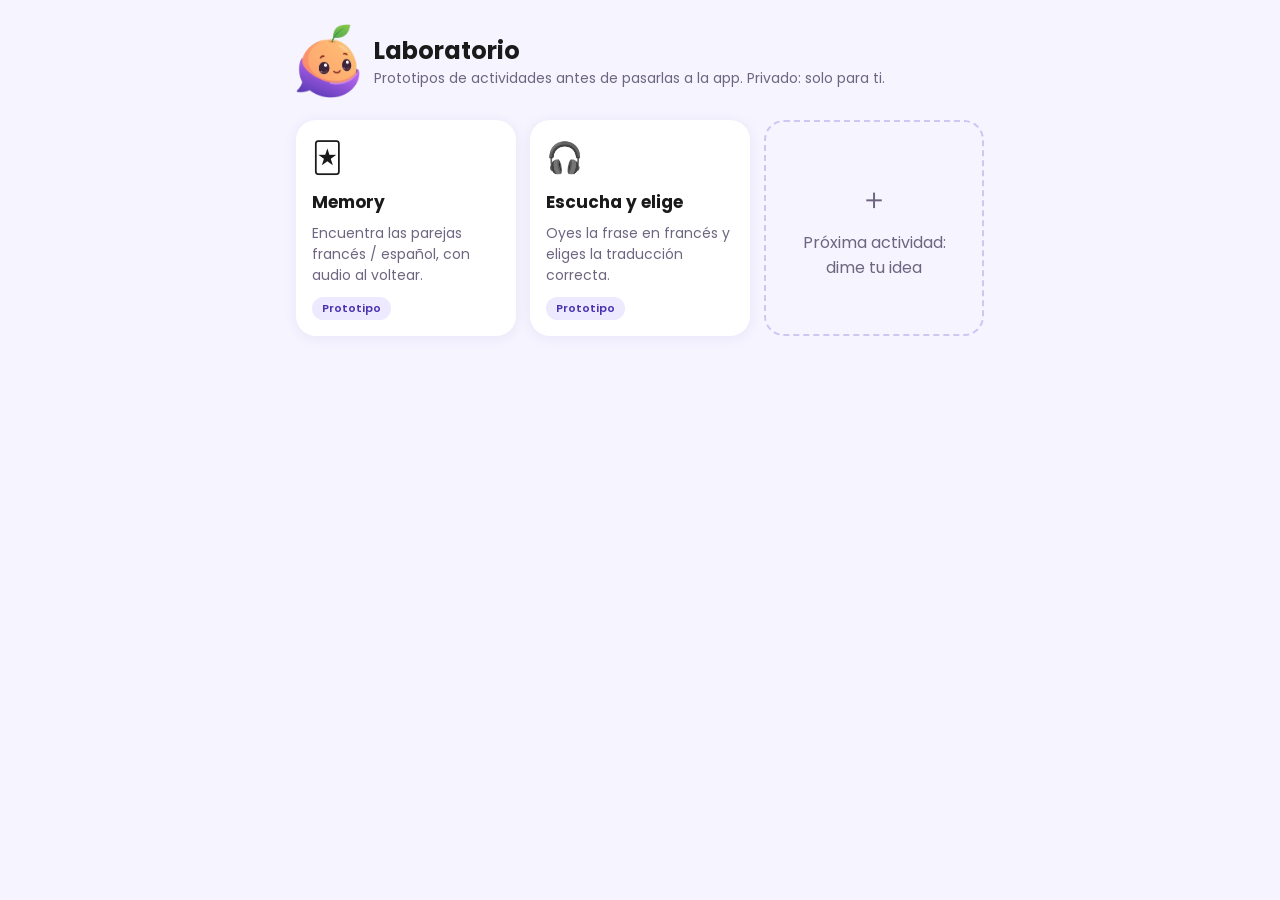
==== lab/index.html @ 1071bc31 "Laboratoire d'activités (lab.evoala.net) : accueil, outils communs, prototypes Memory et Escucha y e" ====
<!doctype html>
<html lang="es">
<head>
<meta charset="utf-8"><meta name="viewport" content="width=device-width,initial-scale=1">
<meta name="robots" content="noindex,nofollow">
<title>Laboratorio · Evoala</title>
<link rel="stylesheet" href="lab.css">
<style>
  .hero{display:flex;gap:14px;align-items:center;margin:6px 0 22px}
  .hero img{width:64px}
  .hero h1{margin:0;font-size:24px}
  .grid{display:grid;grid-template-columns:repeat(auto-fill,minmax(210px,1fr));gap:14px}
  .act{display:flex;flex-direction:column;gap:8px;text-decoration:none;color:inherit;transition:transform .15s}
  .act:active{transform:scale(.98)}
  .act .em{font-size:30px}
  .act b{font-size:17px}
  .act.new{border:2px dashed #CFC6F2;box-shadow:none;background:transparent;align-items:center;justify-content:center;text-align:center;color:var(--gray);min-height:150px}
</style>
</head>
<body>
<div class="wrap">
  <div class="hero"><img src="/img/ui/evo.png" alt=""><div><h1>Laboratorio</h1><div class="muted">Prototipos de actividades antes de pasarlas a la app. Privado: solo para ti.</div></div></div>
  <div class="grid" id="grid"></div>
</div>
<script>
// Liste des activités du laboratoire. Pour en ajouter une : un fichier dans act/ et une ligne ici.
// statut : "proto" (prototype), "test" (en test), "ok" (prête pour l'appli)
const ACTS = [
  { href: "act/memory.html", em: "🃏", title: "Memory", desc: "Encuentra las parejas francés / español, con audio al voltear.", status: "proto" },
  { href: "act/escucha.html", em: "🎧", title: "Escucha y elige", desc: "Oyes la frase en francés y eliges la traducción correcta.", status: "proto" }
];
const ST = { proto: ["Prototipo", ""], test: ["En prueba", "test"], ok: ["Lista para la app", "ok"] };
document.getElementById("grid").innerHTML = ACTS.map(a => `<a class="card act" href="${a.href}"><span class="em">${a.em}</span><b>${a.title}</b>
  <span class="muted">${a.desc}</span><span><span class="tag ${ST[a.status][1]}">${ST[a.status][0]}</span></span></a>`).join("")
  + `<div class="card act new"><span class="em">＋</span><span>Próxima actividad:<br>dime tu idea</span></div>`;
</script>
</body>
</html>
---- lab/lab.css ----
/* Laboratorio Evoala : styles communs (mêmes couleurs et police que l'appli) */
@import url("https://fonts.googleapis.com/css2?family=Poppins:wght@400;500;600;700&display=swap");
:root{--violet:#6C4FE0;--violet-dark:#4A33B0;--lav:#EDE9FF;--lav2:#F6F4FF;--ink:#1A1A1A;--gray:#6E6680;--green:#1F8A70;--red:#D63B5C;--r:20px}
*{box-sizing:border-box}
html,body{margin:0;background:var(--lav2);color:var(--ink);font-family:Poppins,system-ui,sans-serif}
button{font:inherit;border:0;background:none;cursor:pointer;color:inherit}
a{color:var(--violet)}
.wrap{max-width:720px;margin:0 auto;padding:18px 16px 60px}
.top{display:flex;align-items:center;gap:10px;margin-bottom:18px}
.top .back{width:42px;height:42px;border-radius:50%;background:#fff;display:grid;place-items:center;text-decoration:none;font-size:20px;box-shadow:0 2px 8px rgba(60,40,140,.08)}
.top h1{font-size:20px;margin:0;font-weight:600}
.tag{display:inline-block;font-size:11px;font-weight:600;padding:3px 10px;border-radius:999px;background:var(--lav);color:var(--violet-dark)}
.tag.test{background:#FFF1D6;color:#8A5A00}.tag.ok{background:#DDF5E8;color:var(--green)}
.card{background:#fff;border-radius:var(--r);padding:16px;box-shadow:0 2px 14px rgba(60,40,140,.07)}
.btn{height:50px;padding:0 20px;border-radius:14px;background:var(--violet);color:#fff;font-weight:600;font-size:16px}
.btn.ghost{background:#fff;color:var(--violet-dark);border:1.5px solid var(--lav)}
.btn.green{background:var(--green)}
.row{display:flex;gap:10px;align-items:center;flex-wrap:wrap}
.muted{color:var(--gray);font-size:14px}
select{font:inherit;padding:10px 12px;border-radius:12px;border:1.5px solid var(--lav);background:#fff;max-width:100%;min-width:0}
#theme{flex:1 1 100%}
.ic{--s:56px;width:var(--s);height:var(--s);border-radius:12px;background-size:var(--s) auto;background-repeat:no-repeat;background-position:0 calc(var(--i,0) * -1 * var(--s));flex:none}
.toast{position:fixed;left:50%;bottom:24px;transform:translateX(-50%);background:#1C1F2B;color:#fff;padding:10px 16px;border-radius:12px;font-size:14px;opacity:0;transition:.3s;pointer-events:none}
.toast.on{opacity:1}
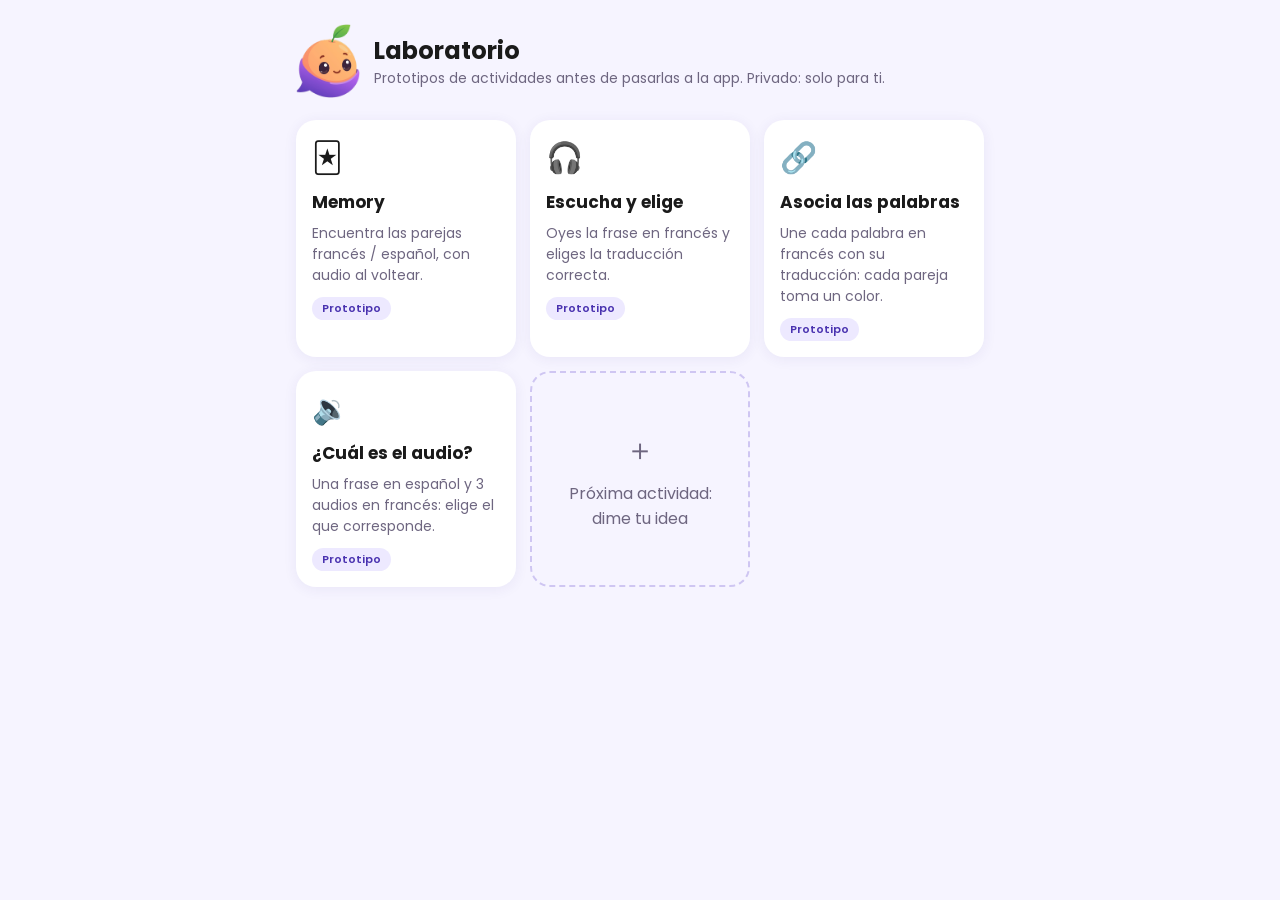
==== commit 54293551: "Labo : activités « Asocia las palabras » (paires en couleurs) et « ¿Cuál es el audio? » (3 audios), " ====
--- a/lab/index.html
+++ b/lab/index.html
@@ -2,7 +2,7 @@
 <html lang="es">
 <head>
 <meta charset="utf-8"><meta name="viewport" content="width=device-width,initial-scale=1">
-<meta name="robots" content="noindex,nofollow">
+<meta name="robots" content="noindex,nofollow"><link rel="apple-touch-icon" href="apple-touch-icon.png"><link rel="icon" href="icon-192.png"><link rel="manifest" href="manifest.webmanifest"><meta name="apple-mobile-web-app-title" content="Lab Evoala"><meta name="theme-color" content="#6C4FE0">
 <title>Laboratorio · Evoala</title>
 <link rel="stylesheet" href="lab.css">
 <style>
@@ -27,7 +27,9 @@
 // statut : "proto" (prototype), "test" (en test), "ok" (prête pour l'appli)
 const ACTS = [
   { href: "act/memory.html", em: "🃏", title: "Memory", desc: "Encuentra las parejas francés / español, con audio al voltear.", status: "proto" },
-  { href: "act/escucha.html", em: "🎧", title: "Escucha y elige", desc: "Oyes la frase en francés y eliges la traducción correcta.", status: "proto" }
+  { href: "act/escucha.html", em: "🎧", title: "Escucha y elige", desc: "Oyes la frase en francés y eliges la traducción correcta.", status: "proto" },
+  { href: "act/asocia.html", em: "🔗", title: "Asocia las palabras", desc: "Une cada palabra en francés con su traducción: cada pareja toma un color.", status: "proto" },
+  { href: "act/audios.html", em: "🔉", title: "¿Cuál es el audio?", desc: "Una frase en español y 3 audios en francés: elige el que corresponde.", status: "proto" }
 ];
 const ST = { proto: ["Prototipo", ""], test: ["En prueba", "test"], ok: ["Lista para la app", "ok"] };
 document.getElementById("grid").innerHTML = ACTS.map(a => `<a class="card act" href="${a.href}"><span class="em">${a.em}</span><b>${a.title}</b>
--- a/lab/lab.css
+++ b/lab/lab.css
@@ -22,3 +22,14 @@
 .ic{--s:56px;width:var(--s);height:var(--s);border-radius:12px;background-size:var(--s) auto;background-repeat:no-repeat;background-position:0 calc(var(--i,0) * -1 * var(--s));flex:none}
 .toast{position:fixed;left:50%;bottom:24px;transform:translateX(-50%);background:#1C1F2B;color:#fff;padding:10px 16px;border-radius:12px;font-size:14px;opacity:0;transition:.3s;pointer-events:none}
 .toast.on{opacity:1}
+/* éléments communs aux activités à confirmer */
+.prog{height:8px;border-radius:99px;background:var(--lav);overflow:hidden;margin:4px 0 16px}
+.prog i{display:block;height:100%;background:var(--violet);width:0;transition:width .3s}
+.ttl{text-align:center;font-size:22px;font-weight:600;color:var(--violet);margin:6px 0 16px}
+.okb{display:block;width:100%;height:56px;border-radius:16px;background:var(--green);color:#fff;font-weight:600;font-size:17px;box-shadow:0 4px 0 #166B57;margin-top:20px;transition:opacity .2s}
+.okb:disabled{background:#D9D9DE;color:#9C9AA6;box-shadow:none}
+.okb.next{background:var(--violet);box-shadow:0 4px 0 var(--violet-dark)}
+.fb{text-align:center;min-height:24px;margin-top:12px;font-weight:600}
+.fb.good{color:var(--green)}.fb.bad{color:var(--red)}
+.spkb{width:30px;height:30px;border-radius:50%;background:#A99BE4;color:#fff;display:grid;place-items:center;font-size:14px}
+.end{text-align:center;padding:30px 10px}.end img{width:90px}
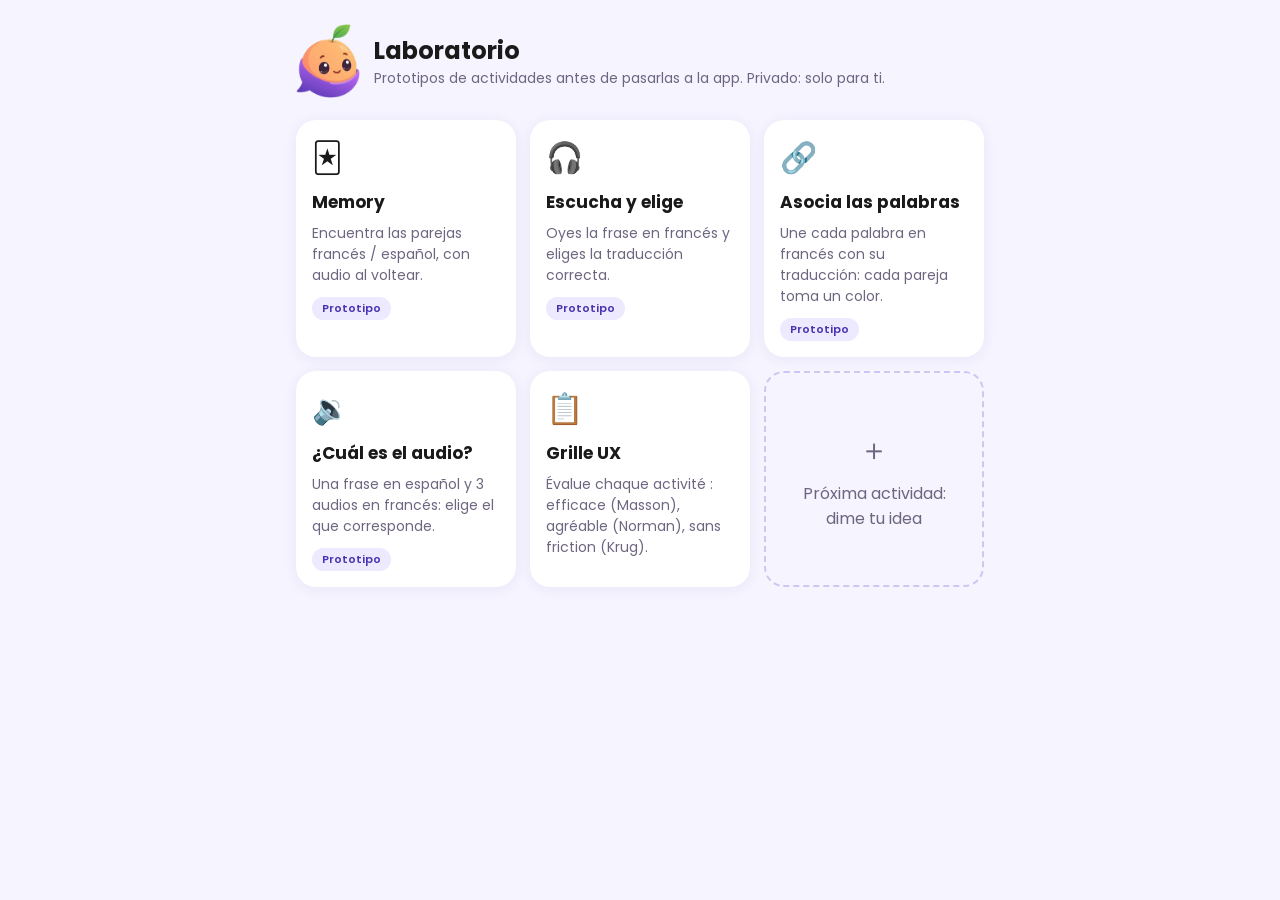
==== commit 6d592080: "Laboratoire : grille UX d'apprentissage (Masson, Norman, Krug) - lab/grille.html : 18 critères notés" ====
--- a/lab/index.html
+++ b/lab/index.html
@@ -22,18 +22,17 @@
   <div class="hero"><img src="/img/ui/evo.png" alt=""><div><h1>Laboratorio</h1><div class="muted">Prototipos de actividades antes de pasarlas a la app. Privado: solo para ti.</div></div></div>
   <div class="grid" id="grid"></div>
 </div>
+<script src="acts.js"></script>
 <script>
-// Liste des activités du laboratoire. Pour en ajouter une : un fichier dans act/ et une ligne ici.
-// statut : "proto" (prototype), "test" (en test), "ok" (prête pour l'appli)
-const ACTS = [
-  { href: "act/memory.html", em: "🃏", title: "Memory", desc: "Encuentra las parejas francés / español, con audio al voltear.", status: "proto" },
-  { href: "act/escucha.html", em: "🎧", title: "Escucha y elige", desc: "Oyes la frase en francés y eliges la traducción correcta.", status: "proto" },
-  { href: "act/asocia.html", em: "🔗", title: "Asocia las palabras", desc: "Une cada palabra en francés con su traducción: cada pareja toma un color.", status: "proto" },
-  { href: "act/audios.html", em: "🔉", title: "¿Cuál es el audio?", desc: "Una frase en español y 3 audios en francés: elige el que corresponde.", status: "proto" }
-];
+// Note de la grille UX (enregistrée sur cet appareil par grille.html)
+let UX = {}; try { UX = (JSON.parse(localStorage.getItem("evolab-grille-ux")) || {}).evals || {}; } catch (e) {}
+function uxTag(t){ const ev = UX[t]; if(!ev) return ""; const v = Object.values(ev.notes || {}); if(!v.length) return "";
+  const p = Math.round(v.reduce((a,b)=>a+b,0) / (v.length*3) * 100), c = v.length < 18 ? "" : p >= 80 ? "ok" : "test";
+  return ` <span class="tag ${c}">UX ${p} %${v.length < 18 ? " · en cours" : ""}</span>`; }
 const ST = { proto: ["Prototipo", ""], test: ["En prueba", "test"], ok: ["Lista para la app", "ok"] };
 document.getElementById("grid").innerHTML = ACTS.map(a => `<a class="card act" href="${a.href}"><span class="em">${a.em}</span><b>${a.title}</b>
-  <span class="muted">${a.desc}</span><span><span class="tag ${ST[a.status][1]}">${ST[a.status][0]}</span></span></a>`).join("")
+  <span class="muted">${a.desc}</span><span><span class="tag ${ST[a.status][1]}">${ST[a.status][0]}</span>${uxTag(a.title)}</span></a>`).join("")
+  + `<a class="card act" href="grille.html"><span class="em">📋</span><b>Grille UX</b><span class="muted">Évalue chaque activité : efficace (Masson), agréable (Norman), sans friction (Krug).</span></a>`
   + `<div class="card act new"><span class="em">＋</span><span>Próxima actividad:<br>dime tu idea</span></div>`;
 </script>
 </body>
--- a/lab/lab.css
+++ b/lab/lab.css
@@ -31,5 +31,8 @@
 .okb.next{background:var(--violet);box-shadow:0 4px 0 var(--violet-dark)}
 .fb{text-align:center;min-height:24px;margin-top:12px;font-weight:600}
 .fb.good{color:var(--green)}.fb.bad{color:var(--red)}
-.spkb{width:30px;height:30px;border-radius:50%;background:#A99BE4;color:#fff;display:grid;place-items:center;font-size:14px}
+.spkb{width:30px;height:30px;border-radius:50%;background:#C4BAF4;display:grid;place-items:center}
+.spkb svg{width:15px;height:15px;fill:#4A33B0}
+/* haut-parleur comme dans le guide : rond lavande, icône violet foncé */
+.pl svg,.play svg{width:42%;height:42%;fill:#4A33B0}
 .end{text-align:center;padding:30px 10px}.end img{width:90px}
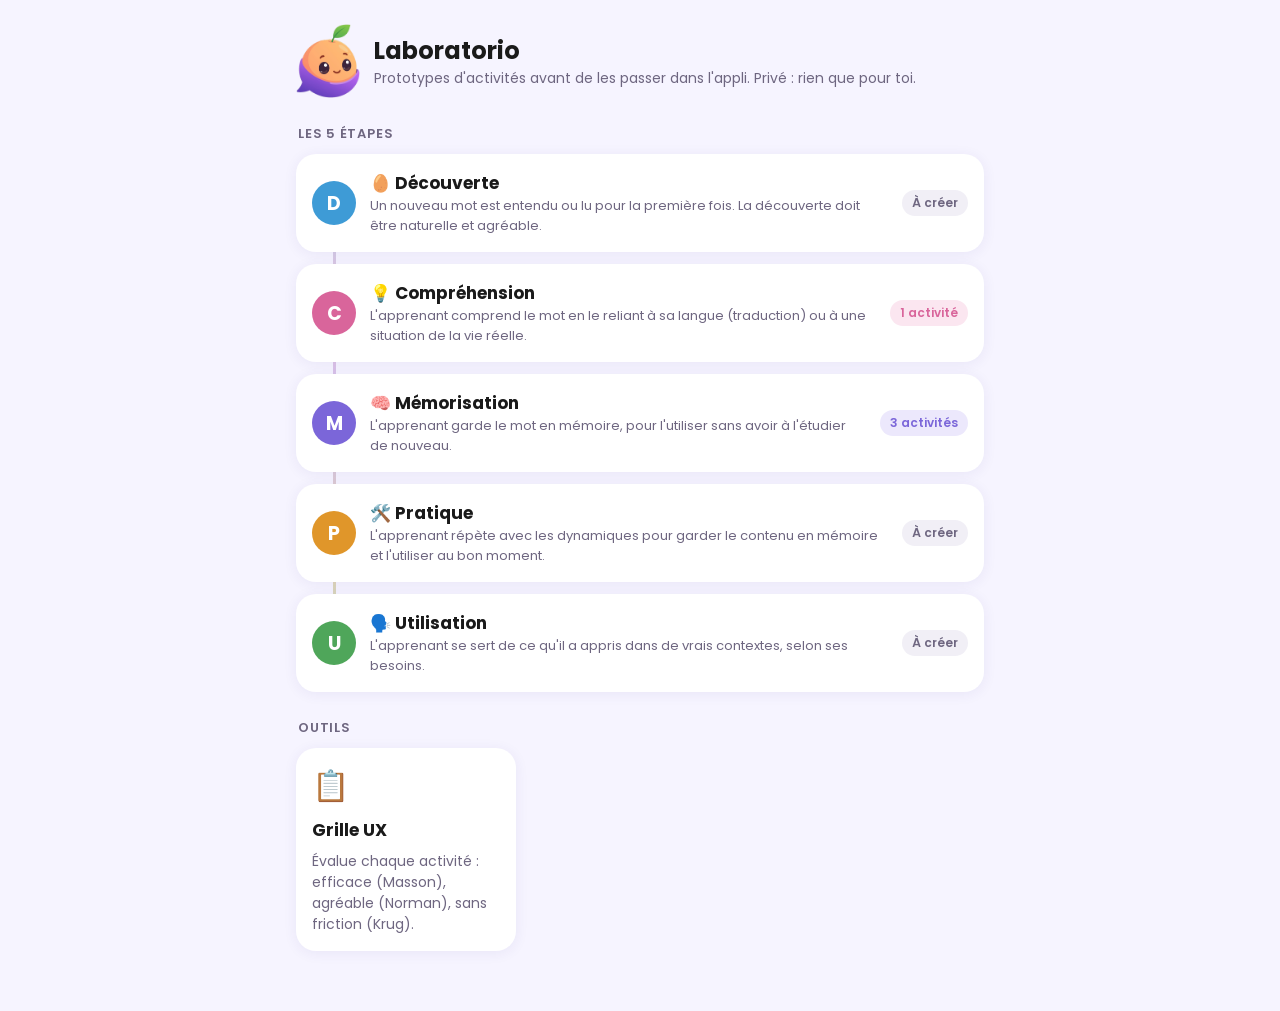
==== commit 1a08db74: "Labo : accueil organisé par les 5 étapes (Découverte, Compréhension, Mémorisation, Pratique, Utilisa" ====
--- a/lab/index.html
+++ b/lab/index.html
@@ -1,5 +1,5 @@
 <!doctype html>
-<html lang="es">
+<html lang="fr">
 <head>
 <meta charset="utf-8"><meta name="viewport" content="width=device-width,initial-scale=1">
 <meta name="robots" content="noindex,nofollow"><link rel="apple-touch-icon" href="apple-touch-icon.png"><link rel="icon" href="icon-192.png"><link rel="manifest" href="manifest.webmanifest"><meta name="apple-mobile-web-app-title" content="Lab Evoala"><meta name="theme-color" content="#6C4FE0">
@@ -9,6 +9,31 @@
   .hero{display:flex;gap:14px;align-items:center;margin:6px 0 22px}
   .hero img{width:64px}
   .hero h1{margin:0;font-size:24px}
+  .sec{font-size:13px;font-weight:600;color:var(--gray);text-transform:uppercase;letter-spacing:.06em;margin:26px 2px 10px}
+
+  /* Les 5 étapes : un parcours vertical relié par une ligne */
+  .etapes{position:relative;display:grid;gap:12px}
+  .etapes::before{content:"";position:absolute;left:37px;top:30px;bottom:30px;width:3px;border-radius:3px;
+    background:linear-gradient(#3E9BD6,#D9659B,#7B66D9,#E0962A,#4FA65A);opacity:.35}
+  .etape{position:relative;display:flex;align-items:center;gap:14px;text-decoration:none;color:inherit;transition:transform .15s}
+  .etape:active{transform:scale(.98)}
+  .lettre{width:44px;height:44px;flex:none;border-radius:50%;display:grid;place-items:center;font-weight:700;font-size:19px;color:#fff;
+    background:var(--c);box-shadow:0 0 0 5px #fff}
+  .etape .txt{flex:1;min-width:0}
+  .etape b{font-size:17px;display:block}
+  .etape .muted{font-size:13px;display:-webkit-box;-webkit-line-clamp:2;-webkit-box-orient:vertical;overflow:hidden}
+  .nb{flex:none;font-size:12px;font-weight:600;padding:4px 10px;border-radius:999px;background:var(--f);color:var(--c);white-space:nowrap}
+  .nb.vide{background:#F1EFF6;color:var(--gray)}
+  .fleche{color:#C9C2E3;font-size:22px;flex:none}
+
+  /* Page d'une étape */
+  .tete{border-radius:var(--r);padding:18px;background:var(--f);margin-bottom:18px}
+  .tete .row{gap:12px;flex-wrap:nowrap}
+  .tete h1{margin:0;font-size:22px;color:var(--c)}
+  .tete p{margin:10px 0 0;font-size:14px;line-height:1.5}
+  .nav{display:flex;justify-content:space-between;gap:10px;margin-top:22px}
+  .nav a{flex:1;text-decoration:none;font-size:14px;font-weight:600;padding:12px;border-radius:14px;background:#fff;color:var(--violet-dark);text-align:center;box-shadow:0 2px 10px rgba(60,40,140,.06)}
+
   .grid{display:grid;grid-template-columns:repeat(auto-fill,minmax(210px,1fr));gap:14px}
   .act{display:flex;flex-direction:column;gap:8px;text-decoration:none;color:inherit;transition:transform .15s}
   .act:active{transform:scale(.98)}
@@ -18,22 +43,59 @@
 </style>
 </head>
 <body>
-<div class="wrap">
-  <div class="hero"><img src="/img/ui/evo.png" alt=""><div><h1>Laboratorio</h1><div class="muted">Prototipos de actividades antes de pasarlas a la app. Privado: solo para ti.</div></div></div>
-  <div class="grid" id="grid"></div>
-</div>
+<div class="wrap" id="app"></div>
 <script src="acts.js"></script>
 <script>
+// Accueil du labo : les 5 étapes de la méthode (acts.js), puis la page de chaque étape (#decouverte, #comprehension…)
+const ST = { proto: ["Prototype", ""], test: ["En test", "test"], ok: ["Prête pour l'appli", "ok"] };
+
 // Note de la grille UX (enregistrée sur cet appareil par grille.html)
 let UX = {}; try { UX = (JSON.parse(localStorage.getItem("evolab-grille-ux")) || {}).evals || {}; } catch (e) {}
 function uxTag(t){ const ev = UX[t]; if(!ev) return ""; const v = Object.values(ev.notes || {}); if(!v.length) return "";
   const p = Math.round(v.reduce((a,b)=>a+b,0) / (v.length*3) * 100), c = v.length < 18 ? "" : p >= 80 ? "ok" : "test";
   return ` <span class="tag ${c}">UX ${p} %${v.length < 18 ? " · en cours" : ""}</span>`; }
-const ST = { proto: ["Prototipo", ""], test: ["En prueba", "test"], ok: ["Lista para la app", "ok"] };
-document.getElementById("grid").innerHTML = ACTS.map(a => `<a class="card act" href="${a.href}"><span class="em">${a.em}</span><b>${a.title}</b>
-  <span class="muted">${a.desc}</span><span><span class="tag ${ST[a.status][1]}">${ST[a.status][0]}</span>${uxTag(a.title)}</span></a>`).join("")
-  + `<a class="card act" href="grille.html"><span class="em">📋</span><b>Grille UX</b><span class="muted">Évalue chaque activité : efficace (Masson), agréable (Norman), sans friction (Krug).</span></a>`
-  + `<div class="card act new"><span class="em">＋</span><span>Próxima actividad:<br>dime tu idea</span></div>`;
+
+const actsDe = id => ACTS.filter(a => a.etape === id);
+const nbTxt = n => n ? `${n} activité${n > 1 ? "s" : ""}` : "À créer";
+const vars = e => `--c:${e.couleur};--f:${e.fond}`;
+
+function carteAct(a){
+  return `<a class="card act" href="${a.href}"><span class="em">${a.em}</span><b>${a.title}</b>
+    <span class="muted">${a.desc}</span><span><span class="tag ${ST[a.status][1]}">${ST[a.status][0]}</span>${uxTag(a.title)}</span></a>`;
+}
+
+function accueil(){
+  const sansEtape = ACTS.filter(a => !ETAPES.some(e => e.id === a.etape));
+  return `<div class="hero"><img src="/img/ui/evo.png" alt=""><div><h1>Laboratorio</h1>
+      <div class="muted">Prototypes d'activités avant de les passer dans l'appli. Privé : rien que pour toi.</div></div></div>
+    <div class="sec">Les 5 étapes</div>
+    <div class="etapes">${ETAPES.map(e => { const n = actsDe(e.id).length;
+      return `<a class="card etape" href="#${e.id}" style="${vars(e)}"><span class="lettre">${e.lettre}</span>
+        <span class="txt"><b>${e.em} ${e.nom}</b><span class="muted">${e.desc}</span></span>
+        <span class="nb ${n ? "" : "vide"}">${nbTxt(n)}</span></a>`; }).join("")}</div>
+    ${sansEtape.length ? `<div class="sec">Sans étape</div><div class="grid">${sansEtape.map(carteAct).join("")}</div>` : ""}
+    <div class="sec">Outils</div>
+    <div class="grid"><a class="card act" href="grille.html"><span class="em">📋</span><b>Grille UX</b>
+      <span class="muted">Évalue chaque activité : efficace (Masson), agréable (Norman), sans friction (Krug).</span></a></div>`;
+}
+
+function pageEtape(e){
+  const i = ETAPES.indexOf(e), prec = ETAPES[i-1], suiv = ETAPES[i+1], acts = actsDe(e.id);
+  return `<div class="top"><a class="back" href="#" aria-label="Retour aux étapes">‹</a><h1>Étape ${i+1} sur 5</h1></div>
+    <div class="tete" style="${vars(e)}"><div class="row"><span class="lettre">${e.lettre}</span><h1>${e.em} ${e.nom}</h1></div><p>${e.desc}</p></div>
+    <div class="grid">${acts.map(carteAct).join("")}
+      <div class="card act new"><span class="em">＋</span><span>${acts.length ? "Prochaine activité" : "Première activité"} :<br>dis-moi ton idée</span></div></div>
+    <div class="nav">${prec ? `<a href="#${prec.id}">‹ ${prec.nom}</a>` : `<span style="flex:1"></span>`}${suiv ? `<a href="#${suiv.id}">${suiv.nom} ›</a>` : `<span style="flex:1"></span>`}</div>`;
+}
+
+function afficher(){
+  const e = ETAPES.find(x => "#" + x.id === location.hash);
+  document.getElementById("app").innerHTML = e ? pageEtape(e) : accueil();
+  document.title = (e ? e.nom + " · " : "") + "Laboratorio · Evoala";
+  window.scrollTo(0, 0);
+}
+addEventListener("hashchange", afficher);
+afficher();
 </script>
 </body>
 </html>
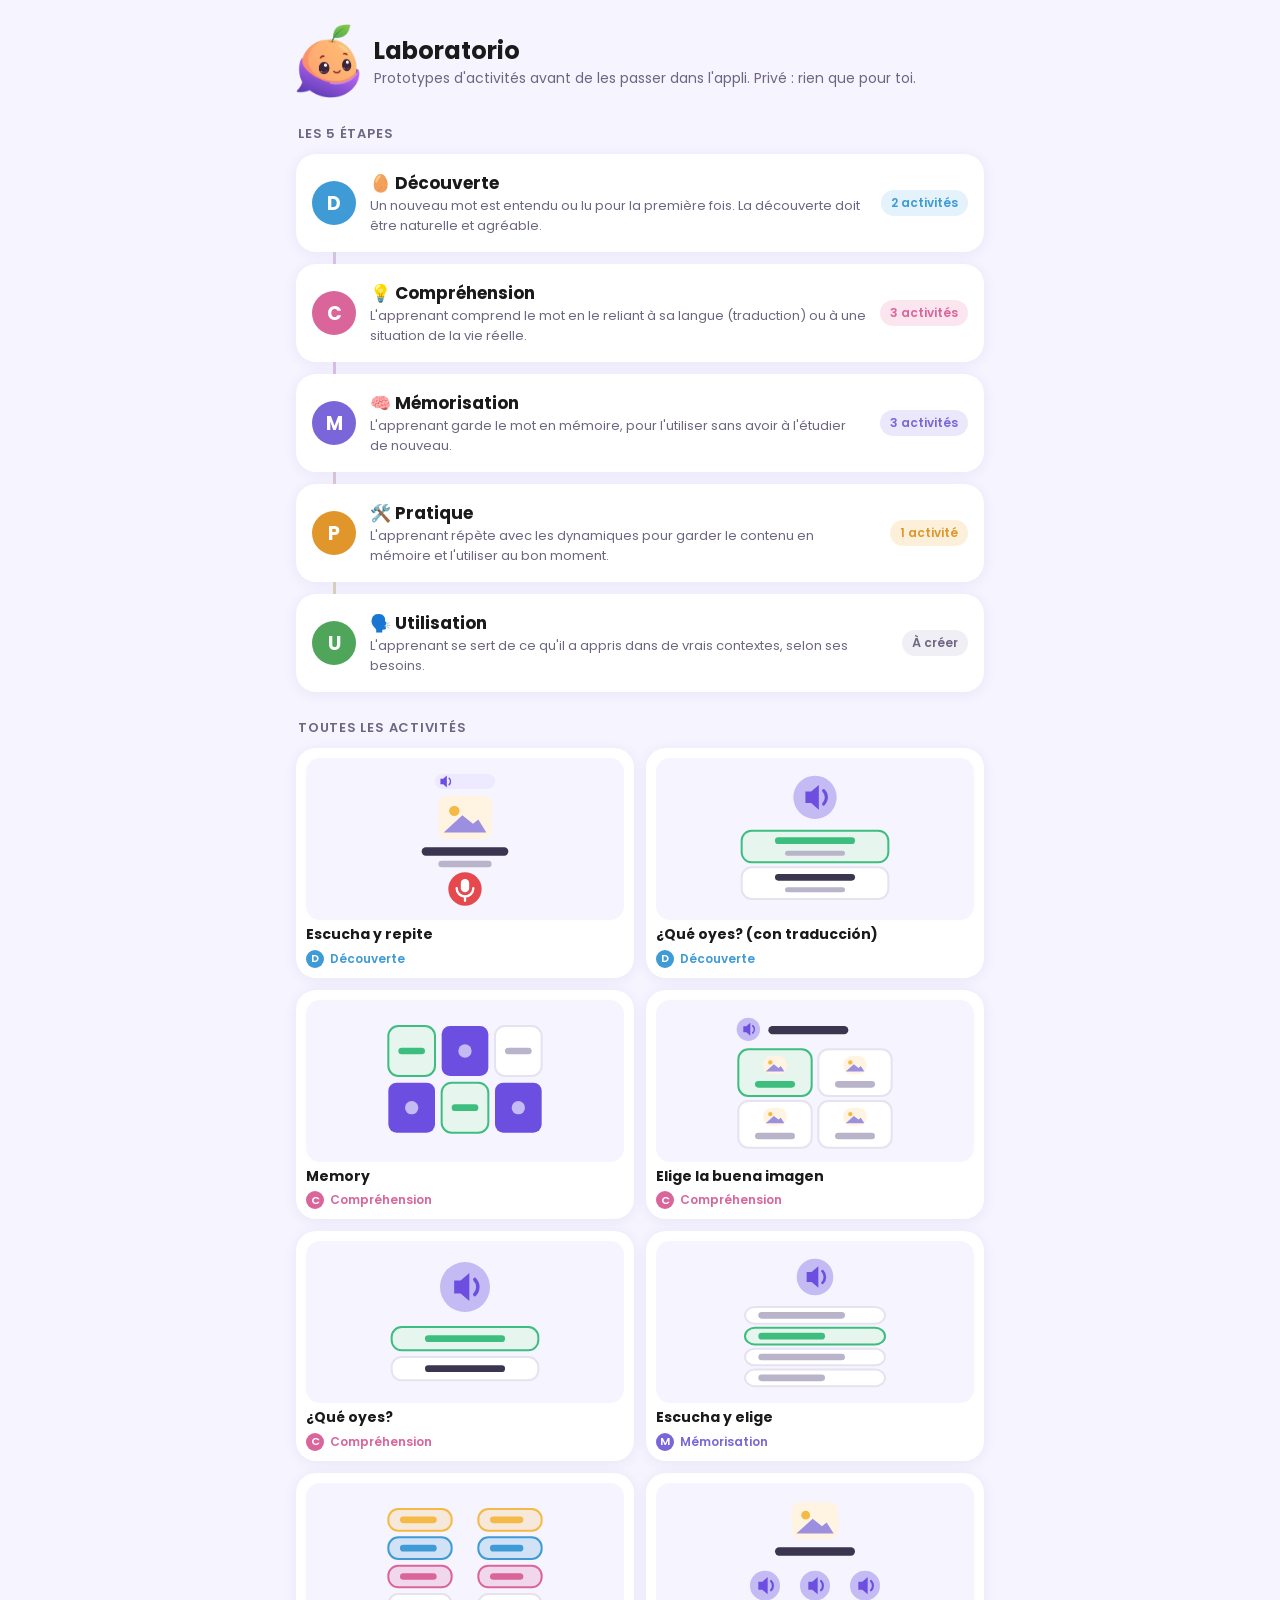
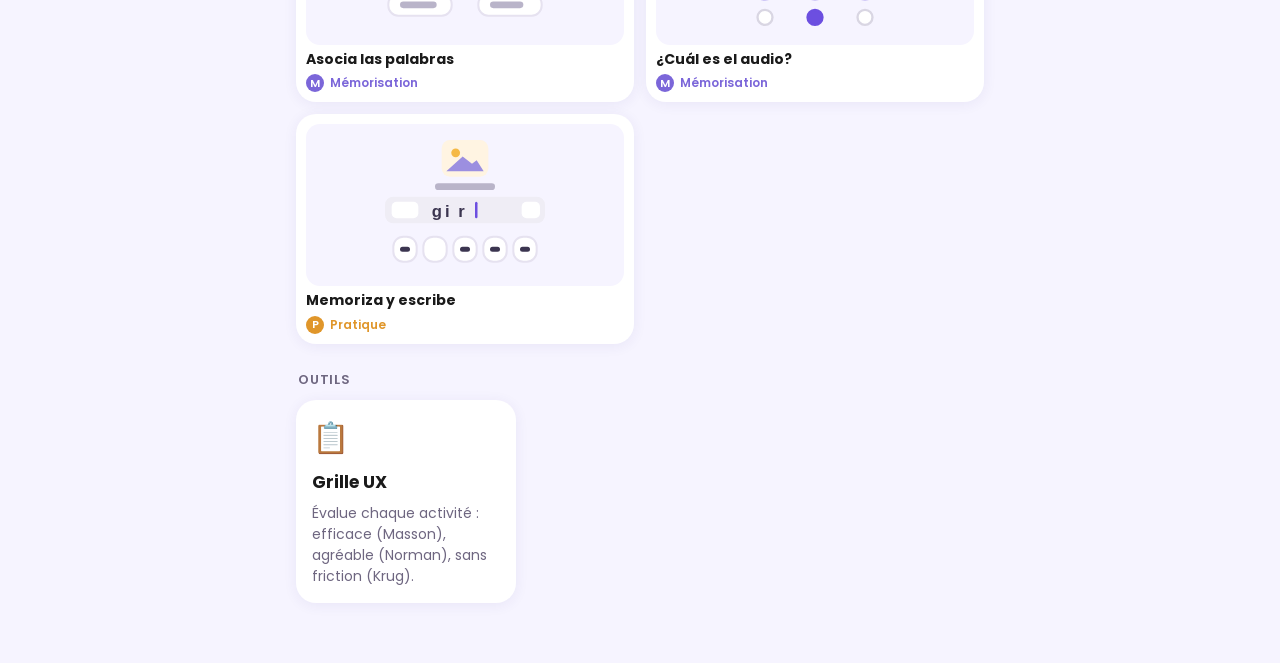
==== commit 22d442fb: "Labo : aperçus des activités (mini schémas SVG de chaque écran) - apercus.js : un schéma par activit" ====
--- a/lab/index.html
+++ b/lab/index.html
@@ -38,6 +38,16 @@
   .act{display:flex;flex-direction:column;gap:8px;text-decoration:none;color:inherit;transition:transform .15s}
   .act:active{transform:scale(.98)}
   .act .em{font-size:30px}
+  /* aperçu : mini schéma de l'écran de l'activité */
+  .ap{display:block;border-radius:14px;background:var(--lav2);padding:8px;margin:-4px -4px 2px}
+  .ap svg{display:block;width:100%;height:auto;max-height:150px}
+  /* menu de toutes les activités : 2 colonnes compactes */
+  .menu{display:grid;grid-template-columns:1fr 1fr;gap:12px}
+  .mini{display:flex;flex-direction:column;gap:6px;text-decoration:none;color:inherit;padding:10px}
+  .mini b{font-size:14px;line-height:1.25}
+  .mini .ap{margin:0;padding:6px}
+  .mini .et{display:inline-flex;align-items:center;gap:6px;font-size:12px;font-weight:600;color:var(--c)}
+  .mini .et i{width:18px;height:18px;border-radius:50%;background:var(--c);color:#fff;font-style:normal;font-size:11px;display:grid;place-items:center}
   .act b{font-size:17px}
   .act.new{border:2px dashed #CFC6F2;box-shadow:none;background:transparent;align-items:center;justify-content:center;text-align:center;color:var(--gray);min-height:150px}
 </style>
@@ -45,6 +55,7 @@
 <body>
 <div class="wrap" id="app"></div>
 <script src="acts.js"></script>
+<script src="apercus.js"></script>
 <script>
 // Accueil du labo : les 5 étapes de la méthode (acts.js), puis la page de chaque étape (#decouverte, #comprehension…)
 const ST = { proto: ["Prototype", ""], test: ["En test", "test"], ok: ["Prête pour l'appli", "ok"] };
@@ -60,7 +71,7 @@
 const vars = e => `--c:${e.couleur};--f:${e.fond}`;
 
 function carteAct(a){
-  return `<a class="card act" href="${a.href}"><span class="em">${a.em}</span><b>${a.title}</b>
+  return `<a class="card act" href="${a.href}">${a.apercu ? `<span class="ap">${Apercu(a.apercu)}</span>` : `<span class="em">${a.em}</span>`}<b>${a.title}</b>
     <span class="muted">${a.desc}</span><span><span class="tag ${ST[a.status][1]}">${ST[a.status][0]}</span>${uxTag(a.title)}</span></a>`;
 }
 
@@ -74,6 +85,9 @@
         <span class="txt"><b>${e.em} ${e.nom}</b><span class="muted">${e.desc}</span></span>
         <span class="nb ${n ? "" : "vide"}">${nbTxt(n)}</span></a>`; }).join("")}</div>
     ${sansEtape.length ? `<div class="sec">Sans étape</div><div class="grid">${sansEtape.map(carteAct).join("")}</div>` : ""}
+    <div class="sec">Toutes les activités</div>
+    <div class="menu">${ETAPES.flatMap(e => actsDe(e.id).map(a => `<a class="card mini" href="${a.href}" style="${vars(e)}">
+      <span class="ap">${Apercu(a.apercu)}</span><b>${a.title}</b><span class="et"><i>${e.lettre}</i>${e.nom}</span></a>`)).join("")}</div>
     <div class="sec">Outils</div>
     <div class="grid"><a class="card act" href="grille.html"><span class="em">📋</span><b>Grille UX</b>
       <span class="muted">Évalue chaque activité : efficace (Masson), agréable (Norman), sans friction (Krug).</span></a></div>`;
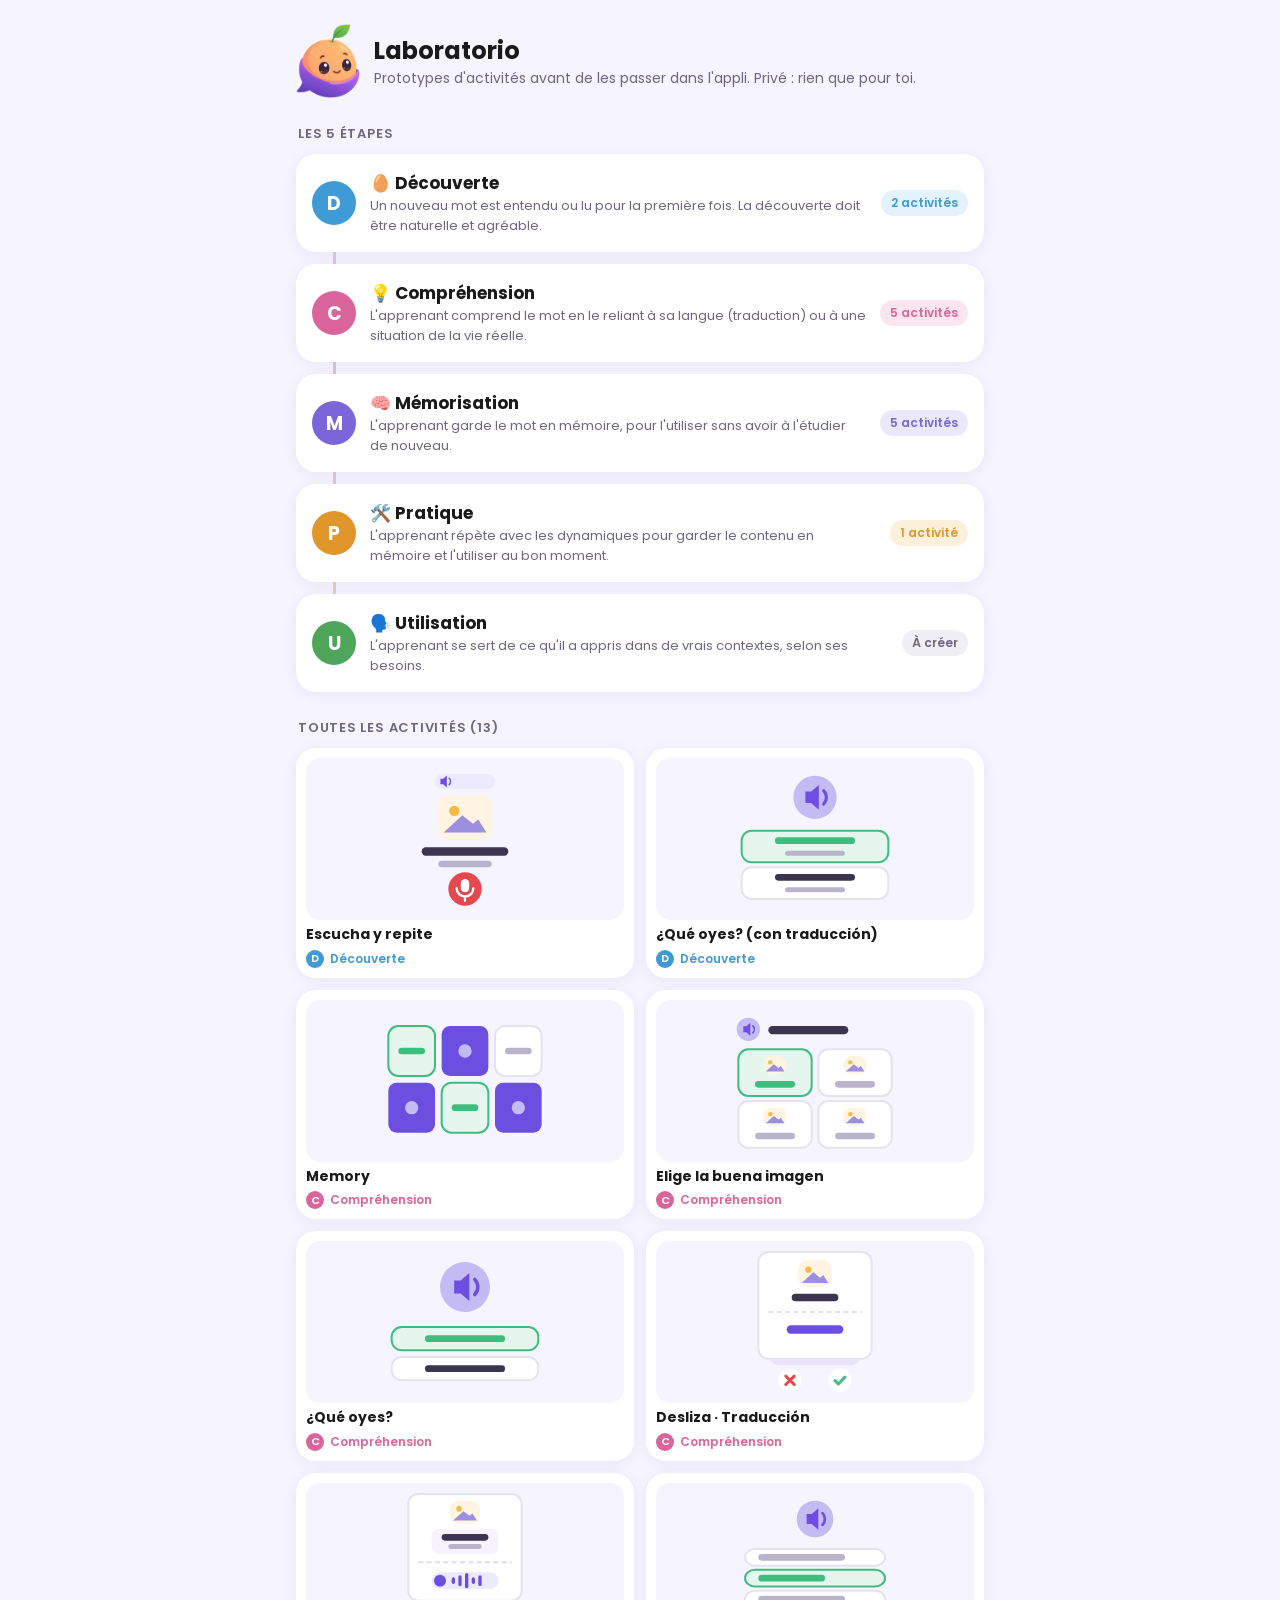
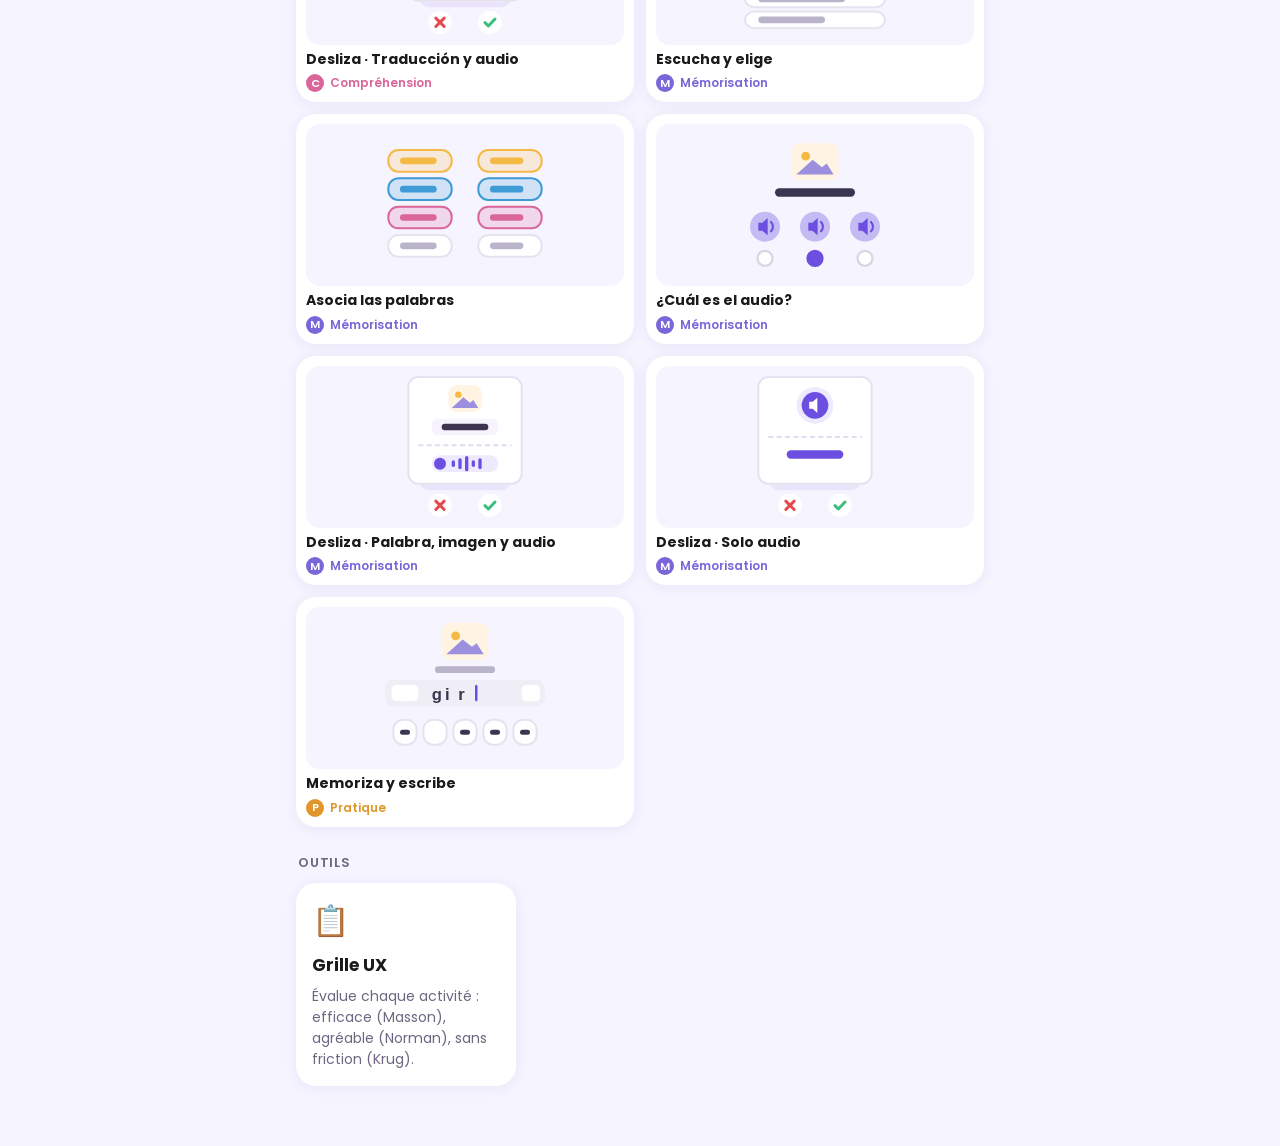
==== commit ce563f63: "Labo : nombre d'activités entre parenthèses après « Toutes les activités » Co-Authored-By: Claude Op" ====
--- a/lab/index.html
+++ b/lab/index.html
@@ -85,7 +85,7 @@
         <span class="txt"><b>${e.em} ${e.nom}</b><span class="muted">${e.desc}</span></span>
         <span class="nb ${n ? "" : "vide"}">${nbTxt(n)}</span></a>`; }).join("")}</div>
     ${sansEtape.length ? `<div class="sec">Sans étape</div><div class="grid">${sansEtape.map(carteAct).join("")}</div>` : ""}
-    <div class="sec">Toutes les activités</div>
+    <div class="sec">Toutes les activités (${ETAPES.reduce((n, e) => n + actsDe(e.id).length, 0)})</div>
     <div class="menu">${ETAPES.flatMap(e => actsDe(e.id).map(a => `<a class="card mini" href="${a.href}" style="${vars(e)}">
       <span class="ap">${Apercu(a.apercu)}</span><b>${a.title}</b><span class="et"><i>${e.lettre}</i>${e.nom}</span></a>`)).join("")}</div>
     <div class="sec">Outils</div>
